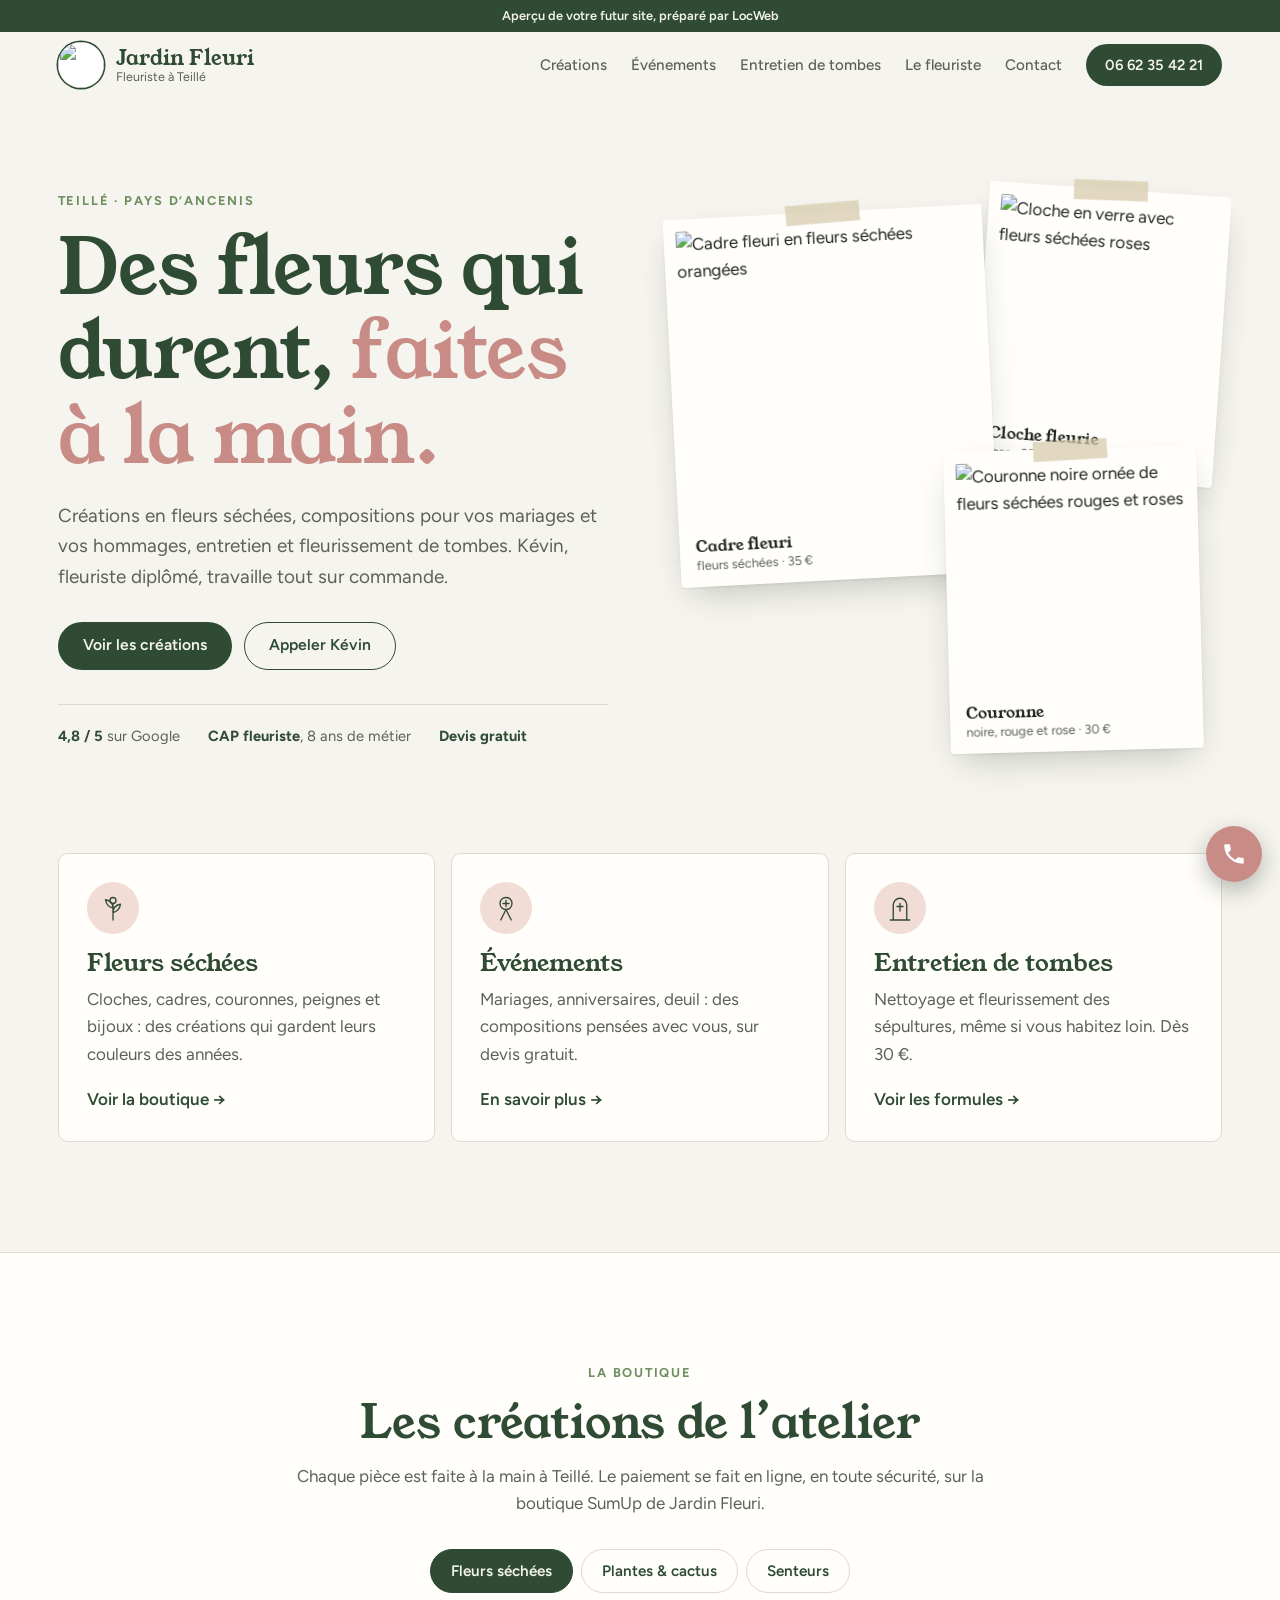
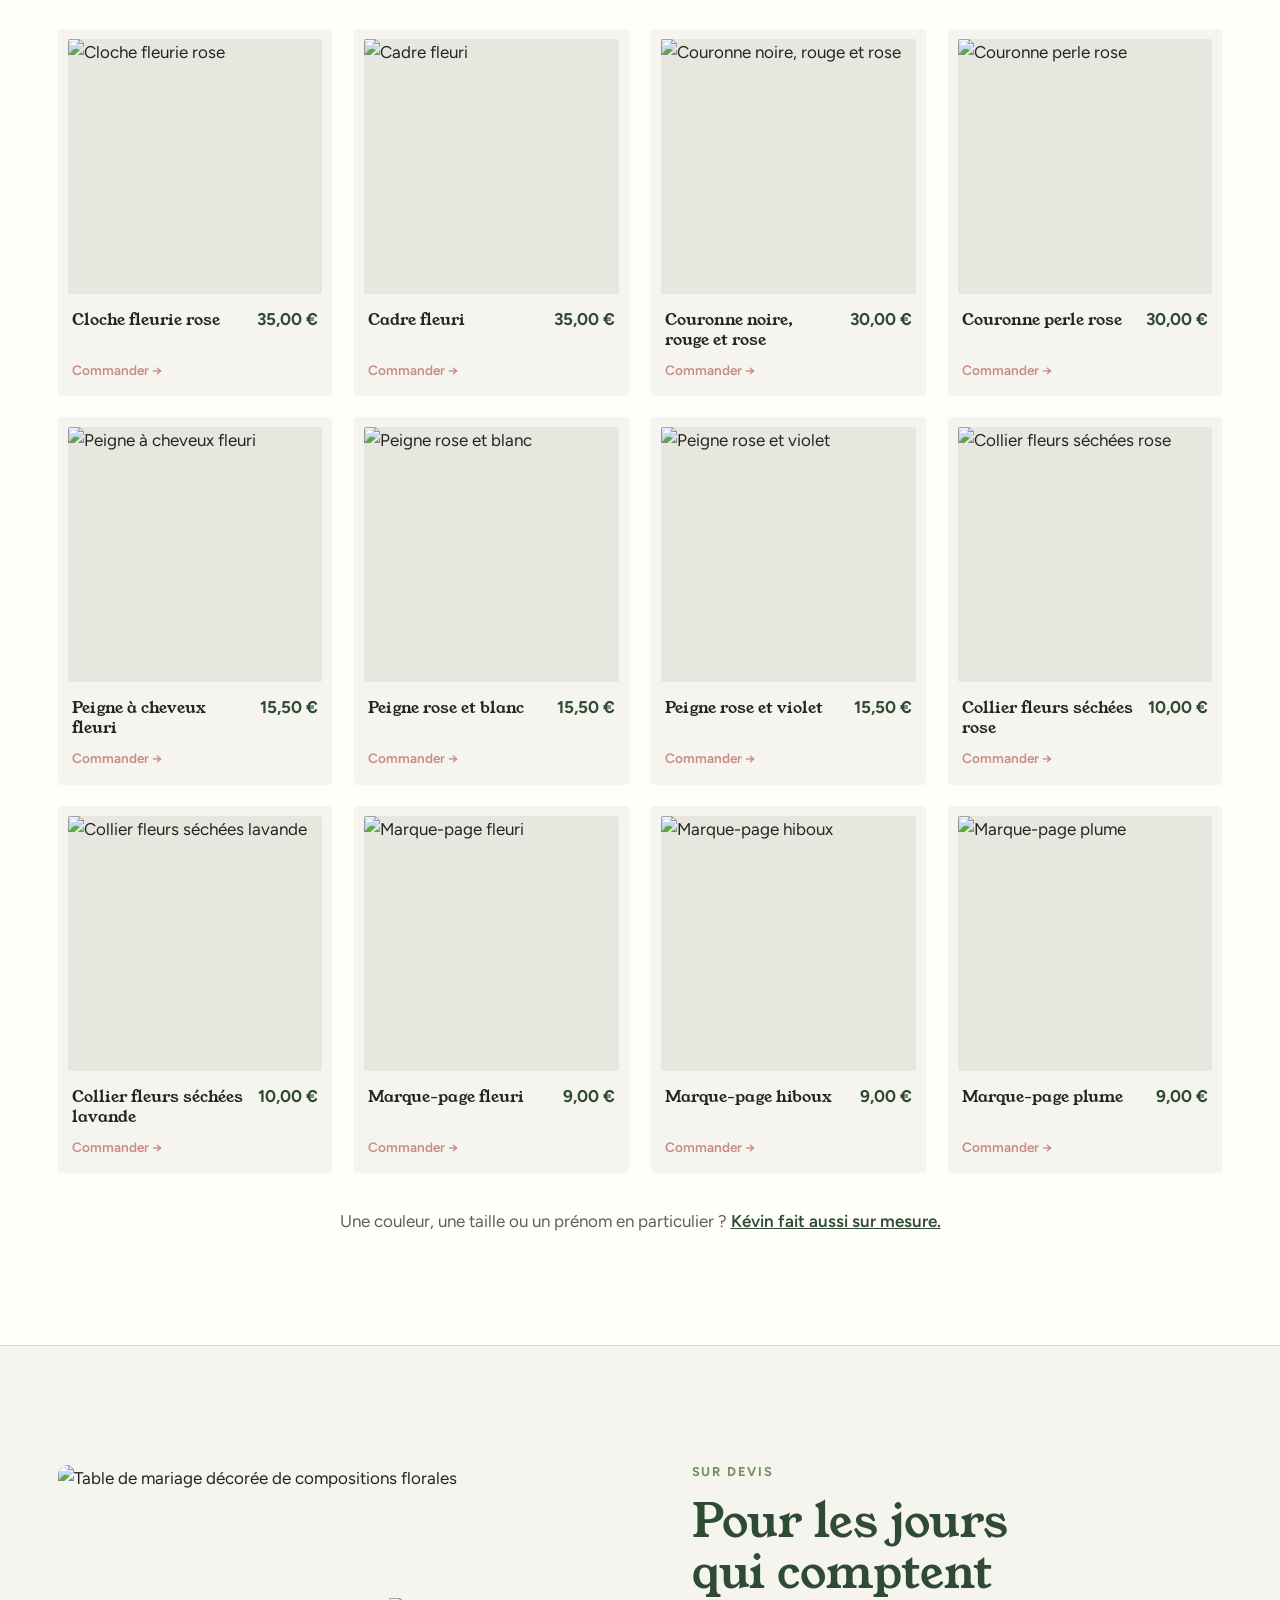
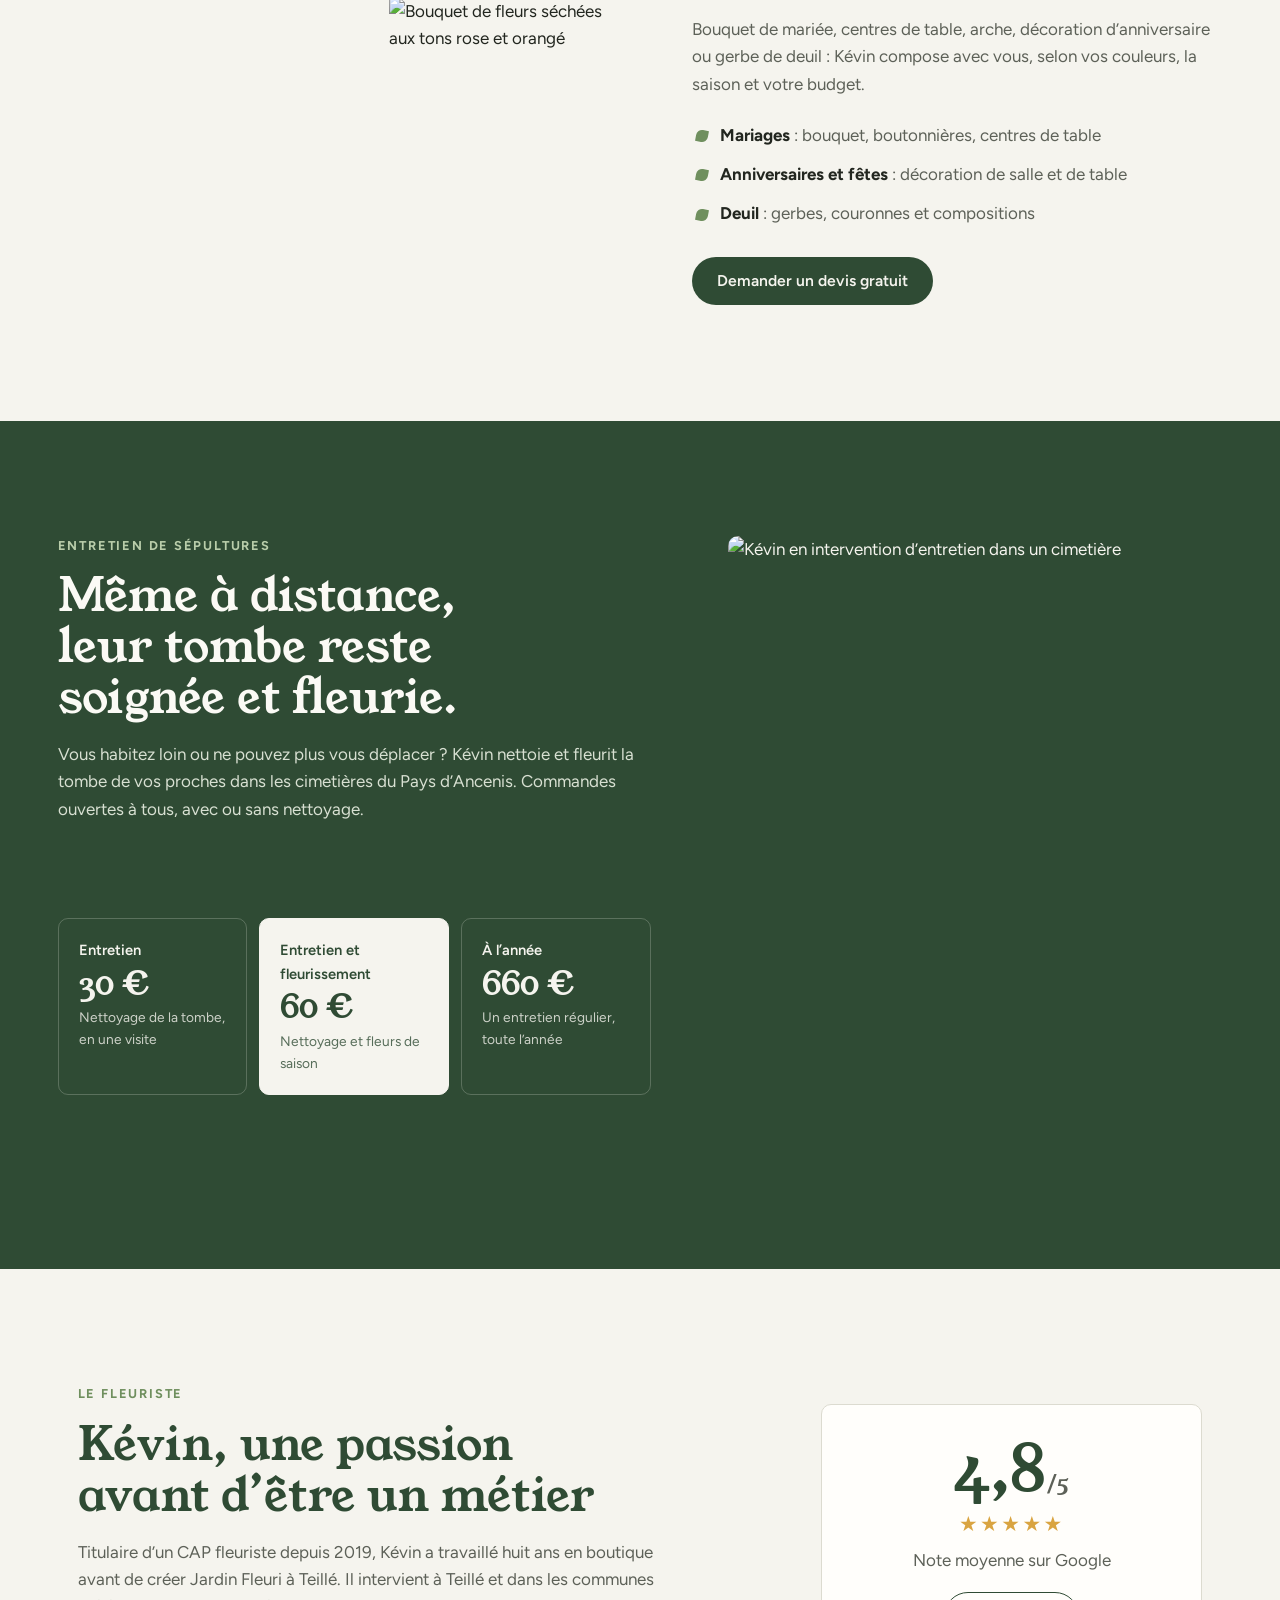
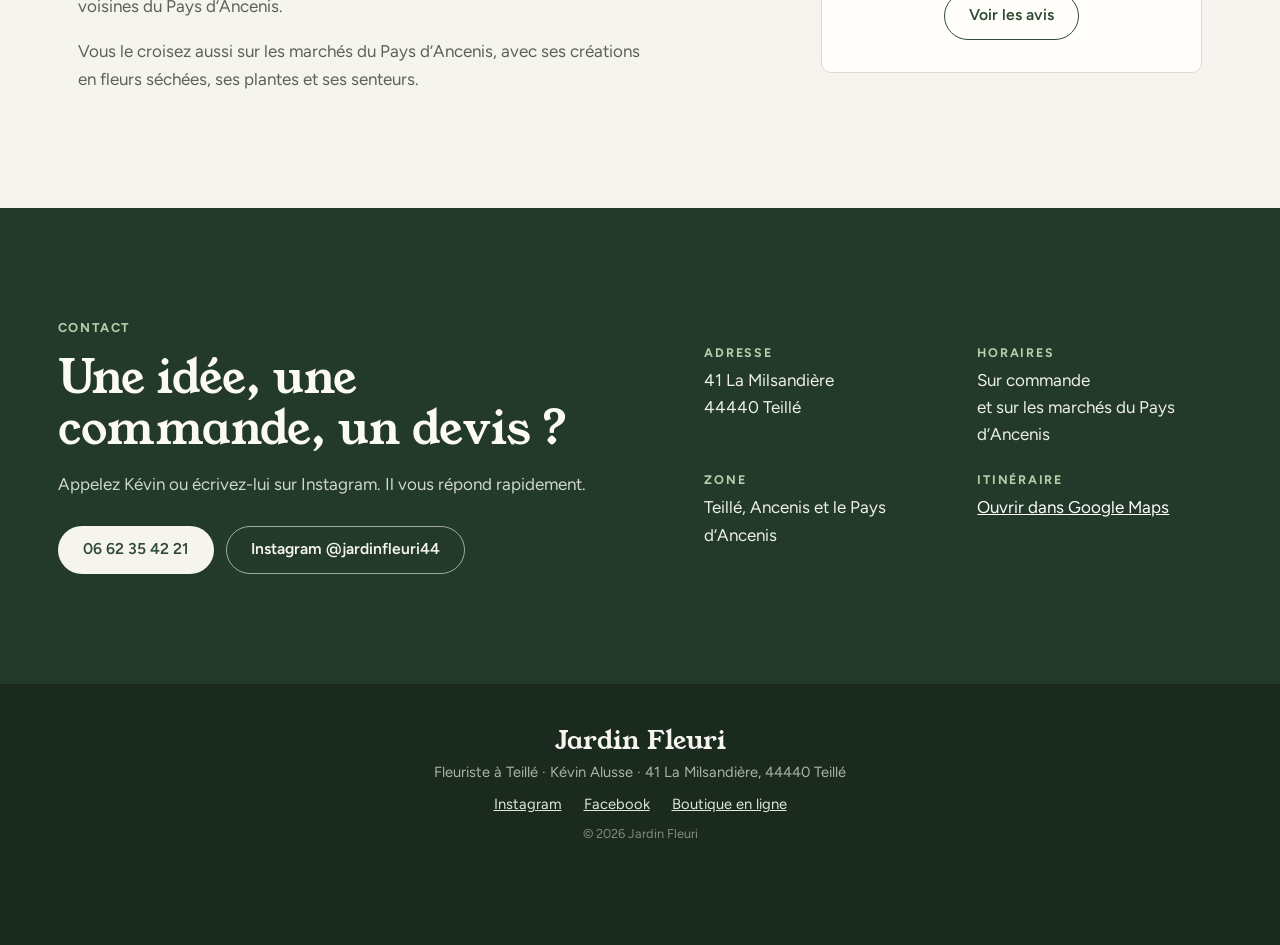
==== index.html @ 7228f5cf "Apercu Jardin Fleuri : herbier, boutique SumUp par categories, evenements, entretien de tombes, cont" ====
<!doctype html>
<html lang="fr">
<head>
<meta charset="utf-8">
<meta name="viewport" content="width=device-width, initial-scale=1, viewport-fit=cover">
<!-- Apercu : a la mise en ligne, retirer noindex et le Disallow, ajouter canonical, sitemap, mesure.js et le lien LocWeb. Photos : boutique SumUp de Jardin Fleuri (via images.weserv.nl pour les alleger), evenements = Unsplash. -->
<meta name="robots" content="noindex, nofollow">
<title>Jardin Fleuri : fleuriste à Teillé, fleurs séchées et entretien de tombes</title>
<meta name="description" content="Jardin Fleuri, fleuriste à Teillé (44) : créations en fleurs séchées, compositions pour mariages, anniversaires et deuil, entretien et fleurissement de tombes dans le Pays d’Ancenis. Devis gratuit.">
<meta name="theme-color" content="#2f4b34">
<meta property="og:type" content="website">
<meta property="og:locale" content="fr_FR">
<meta property="og:title" content="Jardin Fleuri : l’art floral à Teillé">
<meta property="og:description" content="Fleurs séchées, compositions d’événements et entretien de tombes dans le Pays d’Ancenis.">
<meta property="og:image" content="https://images.weserv.nl/?url=images.sumup.com/img_4N6G8Q62889WSB9KRPHVYR36GS&w=1200&output=jpg&q=80">
<link rel="icon" href="data:image/svg+xml,%3Csvg xmlns='http://www.w3.org/2000/svg' viewBox='0 0 32 32'%3E%3Crect width='32' height='32' rx='16' fill='%232f4b34'/%3E%3Cpath d='M16 25V9M16 13c-3-1-5-3-6-6M16 17c3-1 5-3 6-6M16 21c-3-1-5-3-6-6' stroke='%23f5f4ee' stroke-width='1.8' fill='none' stroke-linecap='round'/%3E%3C/svg%3E">
<link rel="preconnect" href="https://fonts.googleapis.com">
<link rel="preconnect" href="https://fonts.gstatic.com" crossorigin>
<link rel="preconnect" href="https://images.weserv.nl">
<link href="https://fonts.googleapis.com/css2?family=Young+Serif&family=Figtree:ital,wght@0,400;0,500;0,600;0,700;1,400&display=swap" rel="stylesheet">
<link rel="stylesheet" href="style.css?v=1">
<script type="application/ld+json">
{"@context":"https://schema.org","@type":["LocalBusiness","Florist"],"name":"Jardin Fleuri","founder":{"@type":"Person","name":"Kévin Alusse"},"description":"Fleuriste à Teillé : créations en fleurs séchées, compositions pour événements et deuil, entretien et fleurissement de tombes.","url":"https://shigyn.github.io/jardinfleuri/","telephone":"+33662354221","priceRange":"€","address":{"@type":"PostalAddress","streetAddress":"41 La Milsandière","postalCode":"44440","addressLocality":"Teillé","addressRegion":"Pays de la Loire","addressCountry":"FR"},"areaServed":[{"@type":"City","name":"Teillé"},{"@type":"City","name":"Ancenis-Saint-Géréon"},{"@type":"AdministrativeArea","name":"Pays d’Ancenis"},{"@type":"AdministrativeArea","name":"Loire-Atlantique"}],"aggregateRating":{"@type":"AggregateRating","ratingValue":"4.8","reviewCount":"5"},"sameAs":["https://www.instagram.com/jardinfleuri44/","https://jardin-fleuri.sumupstore.com"],"knowsAbout":["Fleurs séchées","Art floral","Compositions de mariage","Fleurs de deuil","Entretien de tombes","Fleurissement de sépultures"]}
</script>
</head>
<body>
<div class="apercu-bandeau">Aperçu de votre futur site, préparé par LocWeb</div>

<header class="tete" data-tete>
  <a class="marque" href="#haut" aria-label="Jardin Fleuri, accueil">
    <img class="marque-logo" src="https://images.weserv.nl/?url=cdn.sumup.store/shops/61476108/settings/th640/7fae895d-6342-4612-8460-2353c9b41dc7.jpeg&w=120&h=120&fit=cover&output=webp" alt="" width="46" height="46">
    <span class="marque-texte"><b>Jardin Fleuri</b><small>Fleuriste à Teillé</small></span>
  </a>
  <nav class="menu" data-menu aria-label="Menu">
    <a href="#creations">Créations</a>
    <a href="#evenements">Événements</a>
    <a href="#tombes">Entretien de tombes</a>
    <a href="#kevin">Le fleuriste</a>
    <a href="#contact">Contact</a>
  </nav>
  <a class="bouton bouton-plein tete-tel" href="tel:+33662354221">06 62 35 42 21</a>
  <button class="burger" type="button" data-burger aria-label="Ouvrir le menu" aria-expanded="false"><span></span><span></span></button>
</header>

<main id="haut">
  <section class="hero">
    <div class="hero-texte">
      <p class="sur-titre entree">Teillé · Pays d’Ancenis</p>
      <h1 class="entree">Des fleurs qui durent, <em>faites à la main.</em></h1>
      <p class="hero-chapo entree">Créations en fleurs séchées, compositions pour vos mariages et vos hommages, entretien et fleurissement de tombes. Kévin, fleuriste diplômé, travaille tout sur commande.</p>
      <div class="hero-actions entree">
        <a class="bouton bouton-plein" href="#creations">Voir les créations</a>
        <a class="bouton bouton-ligne" href="tel:+33662354221">Appeler Kévin</a>
      </div>
      <ul class="hero-preuves entree">
        <li><b>4,8 / 5</b> sur Google</li>
        <li><b>CAP fleuriste</b>, 8 ans de métier</li>
        <li><b>Devis gratuit</b></li>
      </ul>
    </div>
    <div class="herbier" aria-label="Quelques créations">
      <figure class="planche planche-1 entree">
        <img src="https://images.weserv.nl/?url=images.sumup.com/img_4N6G8Q62889WSB9KRPHVYR36GS&w=720&output=webp&q=78" alt="Cadre fleuri en fleurs séchées orangées" fetchpriority="high">
        <figcaption><i>Cadre fleuri</i><span>fleurs séchées · 35 €</span></figcaption>
      </figure>
      <figure class="planche planche-2 entree">
        <img src="https://images.weserv.nl/?url=images.sumup.com/img_41BXHNSGYX8MTS3M70HYWMMN28&w=560&output=webp&q=78" alt="Cloche en verre avec fleurs séchées roses">
        <figcaption><i>Cloche fleurie</i><span>rose · 35 €</span></figcaption>
      </figure>
      <figure class="planche planche-3 entree">
        <img src="https://images.weserv.nl/?url=images.sumup.com/img_1155BCQFN28MARCC1FX9A8AZSH&w=560&output=webp&q=78" alt="Couronne noire ornée de fleurs séchées rouges et roses">
        <figcaption><i>Couronne</i><span>noire, rouge et rose · 30 €</span></figcaption>
      </figure>
    </div>
  </section>

  <section class="services" aria-label="Ce que propose Jardin Fleuri">
    <a class="service revele" href="#creations">
      <span class="service-icone" aria-hidden="true"><svg viewBox="0 0 40 40"><path d="M20 36V14M20 20c-5-1-9-5-10-11 6 1 10 5 10 11zM20 26c5-1 9-5 10-11-6 1-10 5-10 11z"/><circle cx="20" cy="10" r="4"/></svg></span>
      <h2>Fleurs séchées</h2>
      <p>Cloches, cadres, couronnes, peignes et bijoux : des créations qui gardent leurs couleurs des années.</p>
      <span class="service-lien">Voir la boutique</span>
    </a>
    <a class="service revele" href="#evenements">
      <span class="service-icone" aria-hidden="true"><svg viewBox="0 0 40 40"><path d="M13 36l7-14 7 14M20 22c-4 0-8-3-8-8s4-8 8-8 8 3 8 8-4 8-8 8z"/><path d="M16 14h8M20 10v8"/></svg></span>
      <h2>Événements</h2>
      <p>Mariages, anniversaires, deuil : des compositions pensées avec vous, sur devis gratuit.</p>
      <span class="service-lien">En savoir plus</span>
    </a>
    <a class="service revele" href="#tombes">
      <span class="service-icone" aria-hidden="true"><svg viewBox="0 0 40 40"><path d="M11 36V16a9 9 0 0 1 18 0v20zM7 36h26M20 14v10M16 18h8"/></svg></span>
      <h2>Entretien de tombes</h2>
      <p>Nettoyage et fleurissement des sépultures, même si vous habitez loin. Dès 30 €.</p>
      <span class="service-lien">Voir les formules</span>
    </a>
  </section>

  <section class="creations" id="creations">
    <div class="entete-section revele">
      <p class="sur-titre">La boutique</p>
      <h2>Les créations de l’atelier</h2>
      <p>Chaque pièce est faite à la main à Teillé. Le paiement se fait en ligne, en toute sécurité, sur la boutique SumUp de Jardin Fleuri.</p>
    </div>
    <div class="onglets" role="tablist" aria-label="Catégories">
      <button type="button" role="tab" data-cat="sechees" aria-selected="true">Fleurs séchées</button>
      <button type="button" role="tab" data-cat="plantes" aria-selected="false">Plantes &amp; cactus</button>
      <button type="button" role="tab" data-cat="senteurs" aria-selected="false">Senteurs</button>
    </div>
    <ul class="produits" data-produits aria-live="polite"></ul>
    <p class="creations-pied">Une couleur, une taille ou un prénom en particulier ? <a href="tel:+33662354221">Kévin fait aussi sur mesure.</a></p>
  </section>

  <section class="evenements" id="evenements">
    <div class="evenements-photos revele">
      <img class="ev-grande" src="https://images.unsplash.com/photo-1561593367-66c79c2294e6?w=1000&q=72&auto=format&fit=crop" alt="Table de mariage décorée de compositions florales" loading="lazy">
      <img class="ev-petite" src="https://images.unsplash.com/photo-1615654673360-29898e4f857f?w=600&q=72&auto=format&fit=crop" alt="Bouquet de fleurs séchées aux tons rose et orangé" loading="lazy">
    </div>
    <div class="evenements-texte revele">
      <p class="sur-titre">Sur devis</p>
      <h2>Pour les jours qui comptent</h2>
      <p>Bouquet de mariée, centres de table, arche, décoration d’anniversaire ou gerbe de deuil : Kévin compose avec vous, selon vos couleurs, la saison et votre budget.</p>
      <ul class="liste-tige">
        <li><b>Mariages</b> : bouquet, boutonnières, centres de table</li>
        <li><b>Anniversaires et fêtes</b> : décoration de salle et de table</li>
        <li><b>Deuil</b> : gerbes, couronnes et compositions</li>
      </ul>
      <a class="bouton bouton-plein" href="tel:+33662354221">Demander un devis gratuit</a>
    </div>
  </section>

  <section class="tombes" id="tombes">
    <div class="tombes-texte revele">
      <p class="sur-titre sur-titre-clair">Entretien de sépultures</p>
      <h2>Même à distance, leur tombe reste soignée et fleurie.</h2>
      <p>Vous habitez loin ou ne pouvez plus vous déplacer ? Kévin nettoie et fleurit la tombe de vos proches dans les cimetières du Pays d’Ancenis. Commandes ouvertes à tous, avec ou sans nettoyage.</p>
    </div>
    <div class="formules revele">
      <a class="formule" href="https://jardin-fleuri.sumupstore.com/product/entretien-tombe" target="_blank" rel="noopener">
        <span class="formule-nom">Entretien</span>
        <span class="formule-prix">30 €</span>
        <span class="formule-detail">Nettoyage de la tombe, en une visite</span>
      </a>
      <a class="formule formule-mise" href="https://jardin-fleuri.sumupstore.com/product/entretien-tombe-plus-fleurissement" target="_blank" rel="noopener">
        <span class="formule-nom">Entretien et fleurissement</span>
        <span class="formule-prix">60 €</span>
        <span class="formule-detail">Nettoyage et fleurs de saison</span>
      </a>
      <a class="formule" href="https://jardin-fleuri.sumupstore.com/product/entretien-tombe-a-lannee" target="_blank" rel="noopener">
        <span class="formule-nom">À l’année</span>
        <span class="formule-prix">660 €</span>
        <span class="formule-detail">Un entretien régulier, toute l’année</span>
      </a>
    </div>
    <figure class="tombes-photo revele">
      <img src="https://images.weserv.nl/?url=images.sumup.com/img_5MS3FVP9Q99HARXBR4QHEXJYCQ&w=900&output=webp&q=76" alt="Kévin en intervention d’entretien dans un cimetière" loading="lazy">
    </figure>
  </section>

  <section class="kevin" id="kevin">
    <div class="kevin-texte revele">
      <p class="sur-titre">Le fleuriste</p>
      <h2>Kévin, une passion avant d’être un métier</h2>
      <p>Titulaire d’un CAP fleuriste depuis 2019, Kévin a travaillé huit ans en boutique avant de créer Jardin Fleuri à Teillé. Il intervient à Teillé et dans les communes voisines du Pays d’Ancenis.</p>
      <p>Vous le croisez aussi sur les marchés du Pays d’Ancenis, avec ses créations en fleurs séchées, ses plantes et ses senteurs.</p>
    </div>
    <div class="avis revele">
      <p class="avis-note">4,8<span>/5</span></p>
      <p class="avis-etoiles" aria-label="4,8 étoiles sur 5">★★★★★</p>
      <p class="avis-texte">Note moyenne sur Google</p>
      <a class="bouton bouton-ligne" href="https://www.google.com/maps/search/?api=1&amp;query=Jardin+Fleuri+41+La+Milsandi%C3%A8re+44440+Teill%C3%A9" target="_blank" rel="noopener">Voir les avis</a>
    </div>
  </section>

  <section class="contact" id="contact">
    <div class="contact-texte revele">
      <p class="sur-titre sur-titre-clair">Contact</p>
      <h2>Une idée, une commande, un devis ?</h2>
      <p>Appelez Kévin ou écrivez-lui sur Instagram. Il vous répond rapidement.</p>
      <div class="contact-actions">
        <a class="bouton bouton-clair" href="tel:+33662354221">06 62 35 42 21</a>
        <a class="bouton bouton-ligne-clair" href="https://www.instagram.com/jardinfleuri44/" target="_blank" rel="noopener">Instagram @jardinfleuri44</a>
      </div>
    </div>
    <dl class="contact-infos revele">
      <div><dt>Adresse</dt><dd>41 La Milsandière<br>44440 Teillé</dd></div>
      <div><dt>Horaires</dt><dd>Sur commande<br>et sur les marchés du Pays d’Ancenis</dd></div>
      <div><dt>Zone</dt><dd>Teillé, Ancenis et le Pays d’Ancenis</dd></div>
      <div><dt>Itinéraire</dt><dd><a href="https://www.google.com/maps/search/?api=1&amp;query=Jardin+Fleuri+41+La+Milsandi%C3%A8re+44440+Teill%C3%A9" target="_blank" rel="noopener">Ouvrir dans Google Maps</a></dd></div>
    </dl>
  </section>
</main>

<footer class="pied">
  <p class="pied-marque">Jardin Fleuri</p>
  <p>Fleuriste à Teillé · Kévin Alusse · 41 La Milsandière, 44440 Teillé</p>
  <p class="pied-liens"><a href="https://www.instagram.com/jardinfleuri44/" target="_blank" rel="noopener">Instagram</a><a href="https://www.facebook.com/groups/1013598002176962/" target="_blank" rel="noopener">Facebook</a><a href="https://jardin-fleuri.sumupstore.com" target="_blank" rel="noopener">Boutique en ligne</a></p>
  <p class="pied-petit">© 2026 Jardin Fleuri</p>
</footer>

<a class="flottant-tel" href="tel:+33662354221" aria-label="Appeler Jardin Fleuri"><svg viewBox="0 0 24 24" aria-hidden="true"><path d="M6.6 10.8a15 15 0 0 0 6.6 6.6l2.2-2.2a1 1 0 0 1 1-.25 11.4 11.4 0 0 0 3.6.57 1 1 0 0 1 1 1V20a1 1 0 0 1-1 1A17 17 0 0 1 3 4a1 1 0 0 1 1-1h3.5a1 1 0 0 1 1 1c0 1.25.2 2.45.57 3.6a1 1 0 0 1-.25 1z"/></svg></a>

<script src="app.js?v=1" defer></script>
</body>
</html>
---- style.css ----
/* Jardin Fleuri — apercu LocWeb. Fougere du logo + teintes de fleurs sechees ; signature : planches d'herbier etiquetees. */
:root {
  --papier: #f5f4ee;
  --planche: #fffefb;
  --fougere: #2f4b34;
  --fougere-2: #23392a;
  --feuille: #6f8f5e;
  --rose: #c98b86;
  --rose-pale: #f1dcd6;
  --encre: #22261f;
  --gris: #5d6158;
  --trait: #dcdbd0;
  --affiche: 'Young Serif', Georgia, serif;
  --texte: 'Figtree', system-ui, -apple-system, 'Segoe UI', sans-serif;
  --bord: clamp(16px, 4.5vw, 64px);
  --rayon: 10px;
}

*, *::before, *::after { box-sizing: border-box; }
html { scroll-behavior: smooth; scroll-padding-top: 84px; -webkit-text-size-adjust: 100%; }
body { margin: 0; background: var(--papier); color: var(--encre); font-family: var(--texte); font-size: 1.0625rem; line-height: 1.6; overflow-x: hidden; }
img { display: block; max-width: 100%; }
a { color: inherit; }
h1, h2, h3 { margin: 0; font-family: var(--affiche); font-weight: 400; line-height: 1.1; text-wrap: balance; }
h2 { font-size: clamp(1.9rem, 1.3rem + 2.2vw, 2.9rem); color: var(--fougere); }
p { margin: 0; }
:focus-visible { outline: 2px solid var(--rose); outline-offset: 3px; }

.apercu-bandeau { background: var(--fougere); color: var(--papier); text-align: center; font-size: .8rem; font-weight: 600; padding: 6px 12px; }
.sur-titre { font-size: .8rem; font-weight: 700; letter-spacing: .14em; text-transform: uppercase; color: var(--feuille); margin-bottom: 14px; }
.sur-titre-clair { color: #b9cdaa; }

.bouton { display: inline-flex; align-items: center; justify-content: center; min-height: 48px; padding: 12px 24px; border-radius: 999px; font: 600 .98rem/1.2 var(--texte); text-decoration: none; border: 1.5px solid transparent; transition: background .2s, color .2s, border-color .2s, transform .2s; cursor: pointer; }
.bouton:active { transform: translateY(1px); }
.bouton-plein { background: var(--fougere); color: var(--papier); }
.bouton-plein:hover { background: var(--fougere-2); }
.bouton-ligne { border-color: var(--fougere); color: var(--fougere); }
.bouton-ligne:hover { background: var(--fougere); color: var(--papier); }
.bouton-clair { background: var(--papier); color: var(--fougere); }
.bouton-clair:hover { background: #fff; }
.bouton-ligne-clair { border-color: rgba(245,244,238,.6); color: var(--papier); }
.bouton-ligne-clair:hover { border-color: var(--papier); background: rgba(245,244,238,.08); }

/* En-tete */
.tete { position: sticky; top: 0; z-index: 30; display: flex; align-items: center; gap: 24px; padding: 10px var(--bord); background: rgba(245,244,238,.94); backdrop-filter: blur(10px); border-bottom: 1px solid transparent; transition: border-color .25s; }
.tete.colle { border-bottom-color: var(--trait); }
.marque { display: flex; align-items: center; gap: 12px; text-decoration: none; margin-right: auto; min-width: 0; }
.marque-logo { width: 46px; height: 46px; border-radius: 50%; object-fit: cover; background: #fff; box-shadow: 0 0 0 1.5px var(--fougere); flex: none; }
.marque-texte { display: flex; flex-direction: column; line-height: 1.15; }
.marque-texte b { font: 400 1.3rem/1.1 var(--affiche); color: var(--fougere); }
.marque-texte small { font-size: .78rem; color: var(--gris); }
.menu { display: flex; gap: 24px; }
.menu a { text-decoration: none; font-weight: 500; font-size: .95rem; color: var(--gris); padding: 6px 0; border-bottom: 1.5px solid transparent; }
.menu a:hover { color: var(--fougere); border-bottom-color: var(--rose); }
.tete-tel { min-height: 42px; padding: 9px 18px; font-size: .92rem; }
.burger { display: none; width: 44px; height: 44px; border: 1.5px solid var(--trait); border-radius: 50%; background: transparent; cursor: pointer; padding: 0; flex-direction: column; align-items: center; justify-content: center; gap: 6px; }
.burger span { width: 18px; height: 2px; background: var(--fougere); transition: transform .25s; }
.burger[aria-expanded="true"] span:first-child { transform: translateY(4px) rotate(45deg); }
.burger[aria-expanded="true"] span:last-child { transform: translateY(-4px) rotate(-45deg); }

/* Hero : texte a gauche, planches d'herbier a droite */
.hero { display: grid; grid-template-columns: minmax(0, 1fr) minmax(0, 1fr); gap: clamp(32px, 5vw, 72px); align-items: center; padding: clamp(40px, 7vw, 96px) var(--bord) clamp(56px, 8vw, 110px); max-width: 1320px; margin: 0 auto; }
.hero h1 { font-size: clamp(2.6rem, 1.6rem + 4vw, 4.8rem); color: var(--fougere); letter-spacing: -.01em; }
.hero h1 em { font-style: normal; color: var(--rose); }
.hero-chapo { margin-top: 22px; max-width: 32em; font-size: clamp(1.03rem, .98rem + .3vw, 1.18rem); color: var(--gris); }
.hero-actions { display: flex; flex-wrap: wrap; gap: 12px; margin-top: 30px; }
.hero-preuves { list-style: none; margin: 34px 0 0; padding: 20px 0 0; border-top: 1px solid var(--trait); display: flex; flex-wrap: wrap; gap: 10px 28px; font-size: .92rem; color: var(--gris); }
.hero-preuves b { color: var(--fougere); }

.herbier { position: relative; aspect-ratio: 1 / 1.02; }
.planche { position: absolute; margin: 0; background: var(--planche); padding: 12px 12px 0; border-radius: 3px; box-shadow: 0 1px 2px rgba(34,38,31,.08), 0 14px 34px -12px rgba(34,38,31,.28); }
.planche::before { content: ''; position: absolute; top: -9px; left: 50%; width: 74px; height: 20px; margin-left: -37px; background: rgba(214,201,170,.7); transform: rotate(-2deg); }
.planche img { width: 100%; aspect-ratio: 1; object-fit: cover; border-radius: 2px; }
.planche figcaption { display: flex; flex-direction: column; padding: 10px 4px 12px; border-top: 1px solid transparent; font-size: .8rem; color: var(--gris); line-height: 1.3; }
.planche figcaption i { font-family: var(--affiche); font-style: normal; font-size: 1rem; color: var(--encre); }
.planche-1 { width: 58%; left: 0; top: 4%; transform: rotate(-3deg); z-index: 2; }
.planche-2 { width: 44%; right: 0; top: 0; transform: rotate(4deg); z-index: 1; }
.planche-3 { width: 46%; right: 4%; bottom: 0; transform: rotate(-1.5deg); z-index: 3; }
.entree { animation: monte .9s cubic-bezier(.2,.7,.2,1) both; }
.hero-texte .entree:nth-child(2) { animation-delay: .08s; }
.hero-texte .entree:nth-child(3) { animation-delay: .16s; }
.hero-texte .entree:nth-child(4) { animation-delay: .24s; }
.hero-texte .entree:nth-child(5) { animation-delay: .32s; }
.planche-1.entree { animation-name: pose1; animation-delay: .2s; }
.planche-2.entree { animation-name: pose2; animation-delay: .35s; }
.planche-3.entree { animation-name: pose3; animation-delay: .5s; }
@keyframes monte { from { opacity: 0; transform: translateY(16px); } to { opacity: 1; transform: none; } }
@keyframes pose1 { from { opacity: 0; transform: translateY(24px) rotate(-6deg); } to { opacity: 1; transform: rotate(-3deg); } }
@keyframes pose2 { from { opacity: 0; transform: translateY(24px) rotate(8deg); } to { opacity: 1; transform: rotate(4deg); } }
@keyframes pose3 { from { opacity: 0; transform: translateY(24px) rotate(-5deg); } to { opacity: 1; transform: rotate(-1.5deg); } }

/* Services */
.services { display: grid; grid-template-columns: repeat(3, minmax(0, 1fr)); gap: 16px; padding: 0 var(--bord) clamp(64px, 9vw, 110px); max-width: 1320px; margin: 0 auto; }
.service { display: flex; flex-direction: column; gap: 10px; padding: 28px; background: var(--planche); border: 1px solid var(--trait); border-radius: var(--rayon); text-decoration: none; transition: border-color .2s, transform .25s, box-shadow .25s; }
.service:hover { border-color: var(--feuille); transform: translateY(-3px); box-shadow: 0 14px 30px -18px rgba(47,75,52,.45); }
.service-icone { width: 52px; height: 52px; border-radius: 50%; background: var(--rose-pale); display: grid; place-items: center; margin-bottom: 6px; }
.service-icone svg { width: 30px; height: 30px; fill: none; stroke: var(--fougere); stroke-width: 1.8; stroke-linecap: round; stroke-linejoin: round; }
.service h2 { font-size: 1.5rem; }
.service p { color: var(--gris); }
.service-lien { margin-top: auto; padding-top: 8px; font-weight: 600; color: var(--fougere); }
.service-lien::after { content: ' →'; }

/* Boutique */
.creations { background: var(--planche); border-top: 1px solid var(--trait); border-bottom: 1px solid var(--trait); padding: clamp(64px, 9vw, 110px) var(--bord); }
.entete-section { max-width: 720px; margin: 0 auto 32px; text-align: center; }
.entete-section > p:not(.sur-titre) { margin-top: 14px; color: var(--gris); }
.onglets { display: flex; justify-content: center; flex-wrap: wrap; gap: 8px; margin-bottom: 36px; }
.onglets button { font: 600 .95rem var(--texte); color: var(--fougere); background: transparent; border: 1.5px solid var(--trait); border-radius: 999px; padding: 10px 20px; min-height: 44px; cursor: pointer; transition: background .2s, border-color .2s, color .2s; }
.onglets button:hover { border-color: var(--feuille); }
.onglets button[aria-selected="true"] { background: var(--fougere); border-color: var(--fougere); color: var(--papier); }
.produits { list-style: none; margin: 0 auto; padding: 0; max-width: 1240px; display: grid; grid-template-columns: repeat(4, minmax(0, 1fr)); gap: 22px; }
.produit a { display: flex; flex-direction: column; height: 100%; text-decoration: none; background: var(--papier); border-radius: 4px; padding: 10px; box-shadow: 0 1px 2px rgba(34,38,31,.06); transition: transform .25s, box-shadow .25s; }
.produit a:hover { transform: translateY(-3px) rotate(-.4deg); box-shadow: 0 16px 30px -18px rgba(34,38,31,.4); }
.produit-photo { display: block; aspect-ratio: 1; overflow: hidden; border-radius: 2px; background: #e8e7df; }
.produit-photo img { width: 100%; height: 100%; object-fit: cover; }
.produit-etiquette { display: flex; justify-content: space-between; align-items: baseline; gap: 10px; padding: 12px 4px 4px; }
.produit-etiquette i { font-style: normal; font-family: var(--affiche); font-size: 1rem; line-height: 1.25; }
.produit-etiquette b { white-space: nowrap; color: var(--fougere); }
.produit-cta { margin: auto 4px 4px; padding-top: 6px; font-size: .85rem; font-weight: 600; color: var(--rose); }
.produit-cta::after { content: ' →'; }
.creations-pied { text-align: center; margin-top: 36px; color: var(--gris); }
.creations-pied a { color: var(--fougere); font-weight: 600; }

/* Evenements */
.evenements { display: grid; grid-template-columns: minmax(0, 1.05fr) minmax(0, 1fr); gap: clamp(32px, 6vw, 88px); align-items: center; padding: clamp(64px, 9vw, 120px) var(--bord); max-width: 1320px; margin: 0 auto; }
.evenements-photos { position: relative; padding-bottom: 14%; }
.ev-grande { width: 86%; aspect-ratio: 4 / 3; object-fit: cover; border-radius: var(--rayon); }
.ev-petite { position: absolute; right: 0; bottom: 0; width: 42%; aspect-ratio: 3 / 4; object-fit: cover; border-radius: var(--rayon); border: 8px solid var(--papier); }
.evenements-texte > p:not(.sur-titre) { margin-top: 18px; color: var(--gris); }
.liste-tige { list-style: none; margin: 24px 0 30px; padding: 0; display: grid; gap: 12px; }
.liste-tige li { position: relative; padding-left: 28px; color: var(--gris); }
.liste-tige li::before { content: ''; position: absolute; left: 4px; top: .5em; width: 12px; height: 12px; border-radius: 50% 0 50% 0; background: var(--feuille); transform: rotate(10deg); }
.liste-tige b { color: var(--encre); }

/* Tombes */
.tombes { background: var(--fougere); color: var(--papier); padding: clamp(64px, 9vw, 120px) var(--bord); display: grid; grid-template-columns: minmax(0, 1.2fr) minmax(0, 1fr); grid-template-areas: "texte photo" "formules photo"; gap: 36px clamp(32px, 6vw, 80px); }
.tombes-texte { grid-area: texte; max-width: 36em; }
.tombes h2 { color: #fbfaf5; }
.tombes-texte > p:not(.sur-titre) { margin-top: 18px; color: #d8e0d2; }
.formules { grid-area: formules; display: grid; grid-template-columns: repeat(3, minmax(0, 1fr)); gap: 12px; align-self: start; }
.formule { display: flex; flex-direction: column; gap: 4px; padding: 20px; border-radius: var(--rayon); border: 1px solid rgba(245,244,238,.22); text-decoration: none; transition: background .2s, border-color .2s; }
.formule:hover { background: rgba(245,244,238,.06); border-color: rgba(245,244,238,.5); }
.formule-mise { background: var(--papier); color: var(--fougere); border-color: var(--papier); }
.formule-mise:hover { background: #fff; }
.formule-nom { font-weight: 600; font-size: .92rem; }
.formule-prix { font: 400 2rem/1.1 var(--affiche); }
.formule-detail { font-size: .86rem; opacity: .8; }
.tombes-photo { grid-area: photo; margin: 0; align-self: center; }
.tombes-photo img { width: 100%; aspect-ratio: 4 / 5; object-fit: cover; border-radius: var(--rayon); }

/* Kevin + avis */
.kevin { display: grid; grid-template-columns: minmax(0, 1.4fr) minmax(0, .8fr); gap: clamp(32px, 6vw, 80px); align-items: center; padding: clamp(64px, 9vw, 120px) var(--bord); max-width: 1240px; margin: 0 auto; }
.kevin-texte > p:not(.sur-titre) { margin-top: 18px; color: var(--gris); max-width: 34em; }
.avis { text-align: center; background: var(--planche); border: 1px solid var(--trait); border-radius: var(--rayon); padding: 32px 24px; display: grid; gap: 6px; justify-items: center; }
.avis-note { font: 400 4rem/1 var(--affiche); color: var(--fougere); }
.avis-note span { font-size: 1.4rem; color: var(--gris); }
.avis-etoiles { color: #d9a441; font-size: 1.3rem; letter-spacing: .12em; }
.avis-texte { color: var(--gris); margin-bottom: 12px; }

/* Contact */
.contact { background: var(--fougere-2); color: var(--papier); padding: clamp(64px, 9vw, 110px) var(--bord); display: grid; grid-template-columns: minmax(0, 1.1fr) minmax(0, 1fr); gap: clamp(32px, 6vw, 80px); }
.contact h2 { color: #fbfaf5; }
.contact-texte > p:not(.sur-titre) { margin-top: 16px; color: #cfd8c8; }
.contact-actions { display: flex; flex-wrap: wrap; gap: 12px; margin-top: 28px; }
.contact-infos { margin: 0; display: grid; grid-template-columns: repeat(2, minmax(0, 1fr)); gap: 22px 28px; align-content: center; }
.contact-infos dt { font-size: .78rem; font-weight: 700; letter-spacing: .14em; text-transform: uppercase; color: #b9cdaa; margin-bottom: 4px; }
.contact-infos dd { margin: 0; color: #eef0e8; }
.contact-infos a { color: #fff; }

.pied { background: #1a2a1f; color: #a9b5a3; text-align: center; padding: 44px var(--bord) 100px; display: grid; gap: 8px; font-size: .92rem; }
.pied-marque { font: 400 1.6rem/1 var(--affiche); color: var(--papier); }
.pied-liens { display: flex; justify-content: center; flex-wrap: wrap; gap: 8px 22px; }
.pied-liens a { color: #dfe6da; }
.pied-petit { font-size: .8rem; opacity: .7; }

.flottant-tel { position: fixed; right: 18px; bottom: 18px; z-index: 40; width: 56px; height: 56px; border-radius: 50%; display: grid; place-items: center; background: var(--rose); box-shadow: 0 8px 22px rgba(34,38,31,.3); transition: transform .2s; }
.flottant-tel svg { width: 26px; height: 26px; fill: #fff; }
.flottant-tel:hover { transform: scale(1.06); }

.js .revele { opacity: 0; transform: translateY(20px); transition: opacity .8s cubic-bezier(.2,.7,.2,1), transform .8s cubic-bezier(.2,.7,.2,1); }
.js .revele.vu { opacity: 1; transform: none; }

@media (max-width: 1020px) {
  .menu { position: fixed; left: 0; right: 0; top: var(--haut-tete, 70px); flex-direction: column; gap: 0; background: var(--papier); padding: 8px var(--bord) 20px; border-bottom: 1px solid var(--trait); opacity: 0; visibility: hidden; transform: translateY(-8px); transition: opacity .2s, transform .2s, visibility .2s; }
  .menu.ouvert { opacity: 1; visibility: visible; transform: none; }
  .menu a { padding: 14px 0; font-size: 1.05rem; border-bottom: 1px solid var(--trait); }
  .burger { display: flex; }
  .produits { grid-template-columns: repeat(3, minmax(0, 1fr)); }
}
@media (max-width: 860px) {
  .hero, .evenements, .kevin, .contact { grid-template-columns: minmax(0, 1fr); }
  .herbier { max-width: 520px; width: 100%; margin: 0 auto; aspect-ratio: 1 / 1.2; }
  .services { grid-template-columns: minmax(0, 1fr); }
  .tombes { grid-template-columns: minmax(0, 1fr); grid-template-areas: "texte" "photo" "formules"; }
  .tombes-photo img { aspect-ratio: 4 / 3; }
  .produits { grid-template-columns: repeat(2, minmax(0, 1fr)); gap: 14px; }
}
@media (max-width: 600px) {
  .tete { gap: 10px; }
  .tete-tel { display: none; }
  .hero-actions .bouton { flex: 1 1 100%; }
  .formules { grid-template-columns: minmax(0, 1fr); }
  .contact-infos { grid-template-columns: minmax(0, 1fr); }
  .produit a { padding: 7px; }
  .produit-etiquette { flex-direction: column; gap: 2px; padding: 10px 2px 2px; }
  .produit-etiquette i { font-size: .92rem; }
  .contact-actions .bouton { flex: 1 1 100%; }
}
@media (prefers-reduced-motion: reduce) {
  *, *::before, *::after { animation: none !important; transition: none !important; }
  .js .revele { opacity: 1; transform: none; }
  html { scroll-behavior: auto; }
}
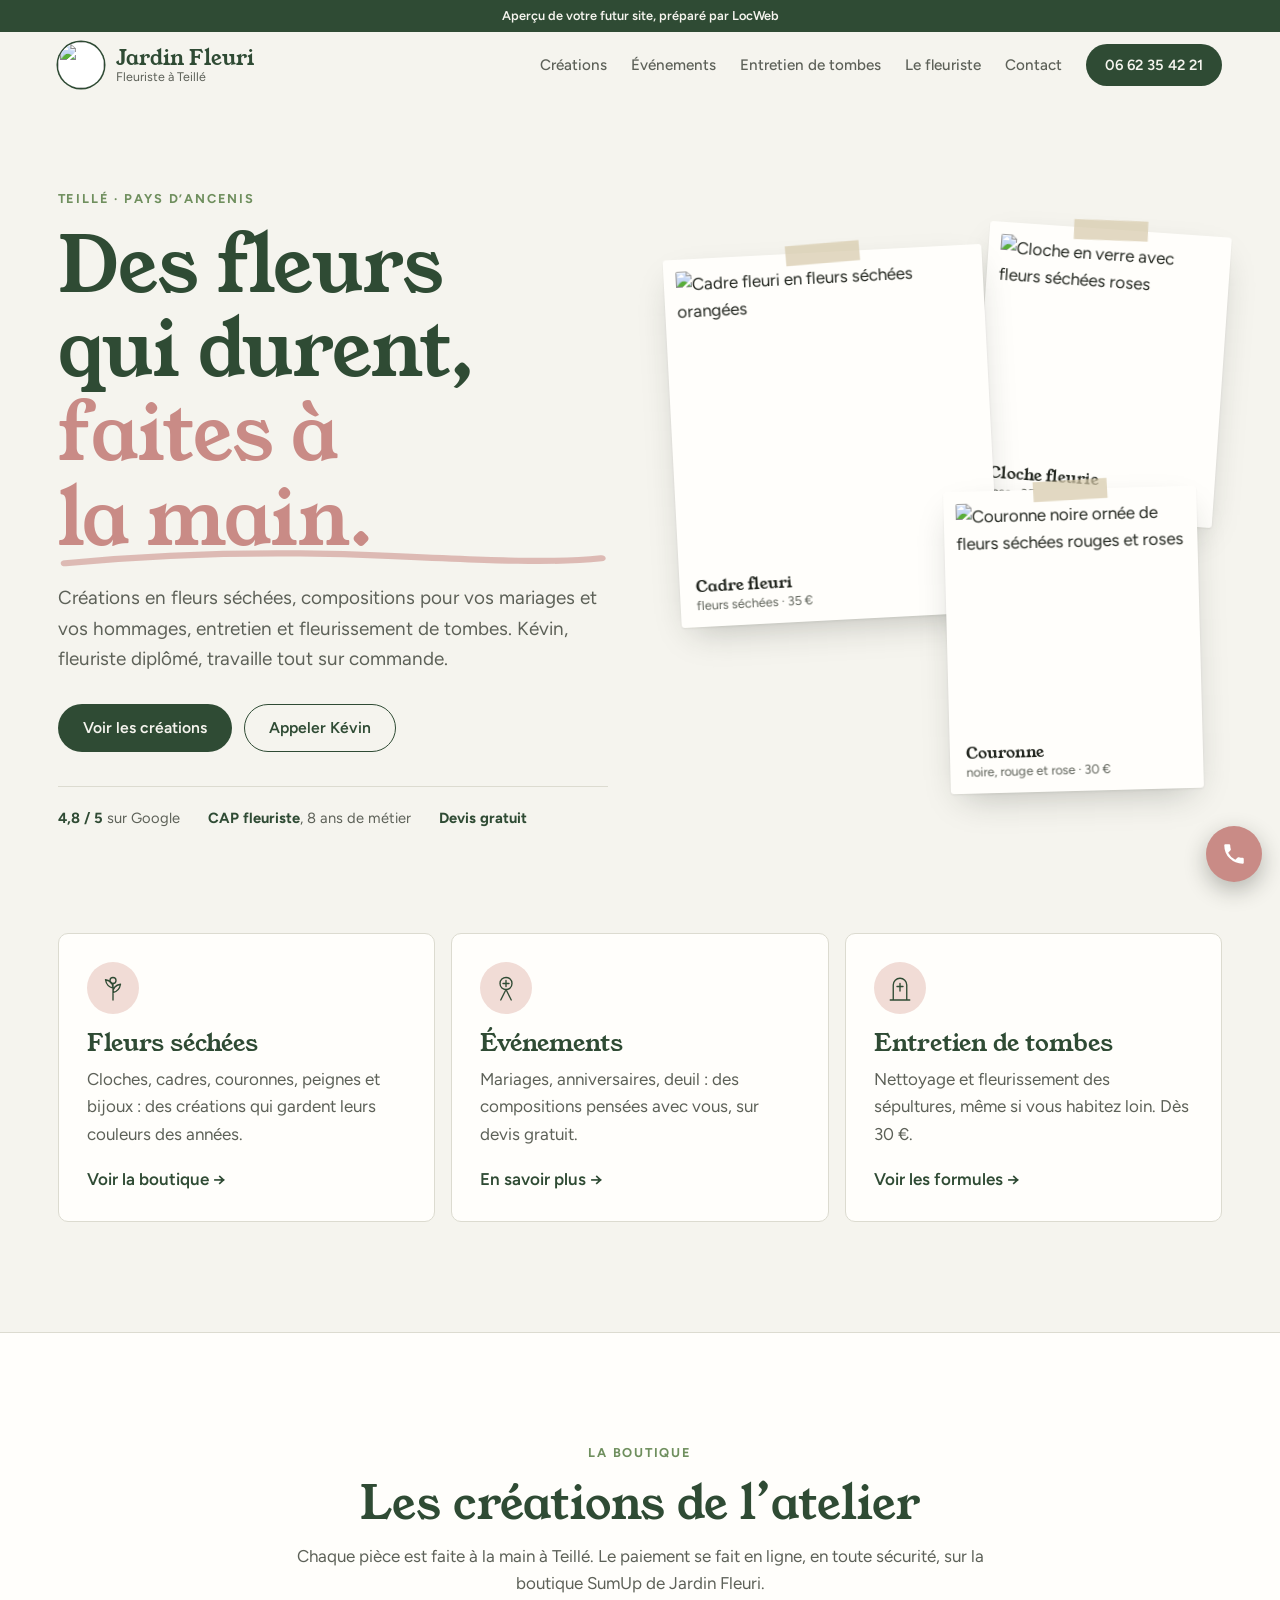
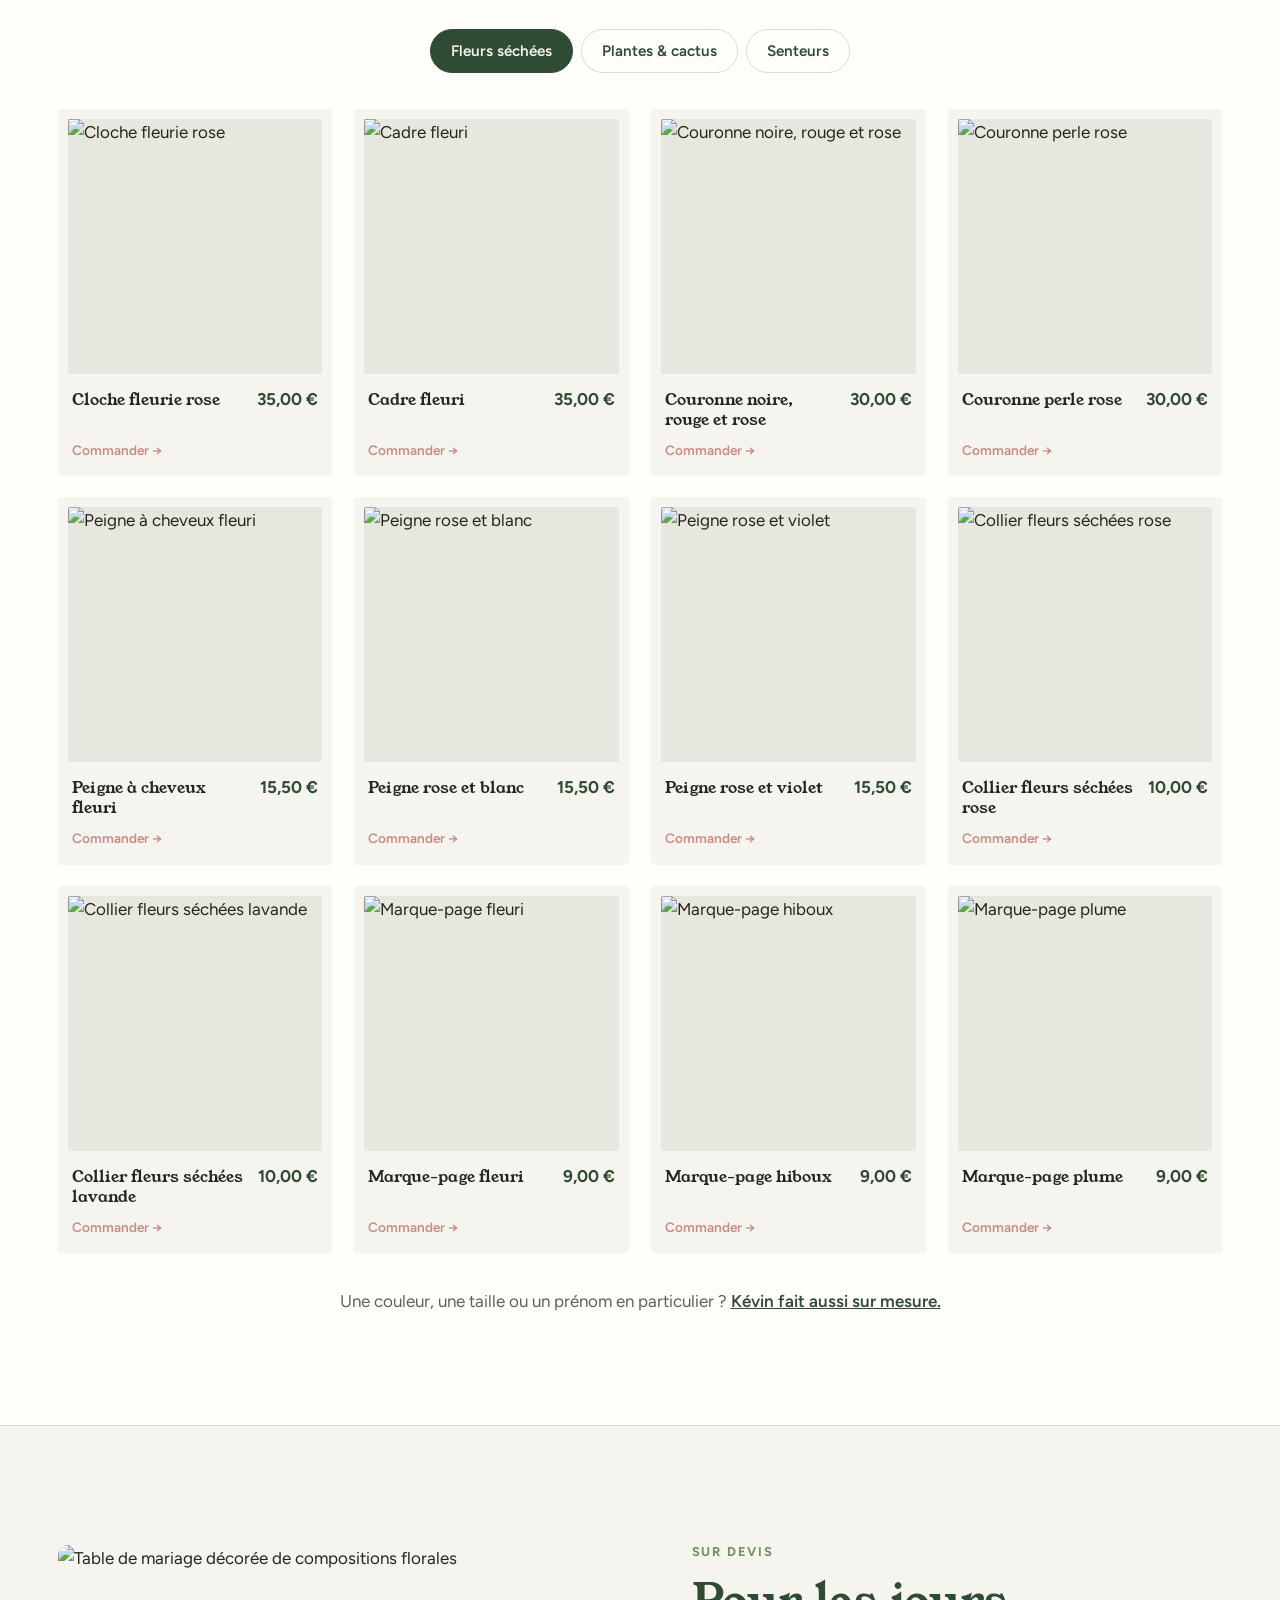
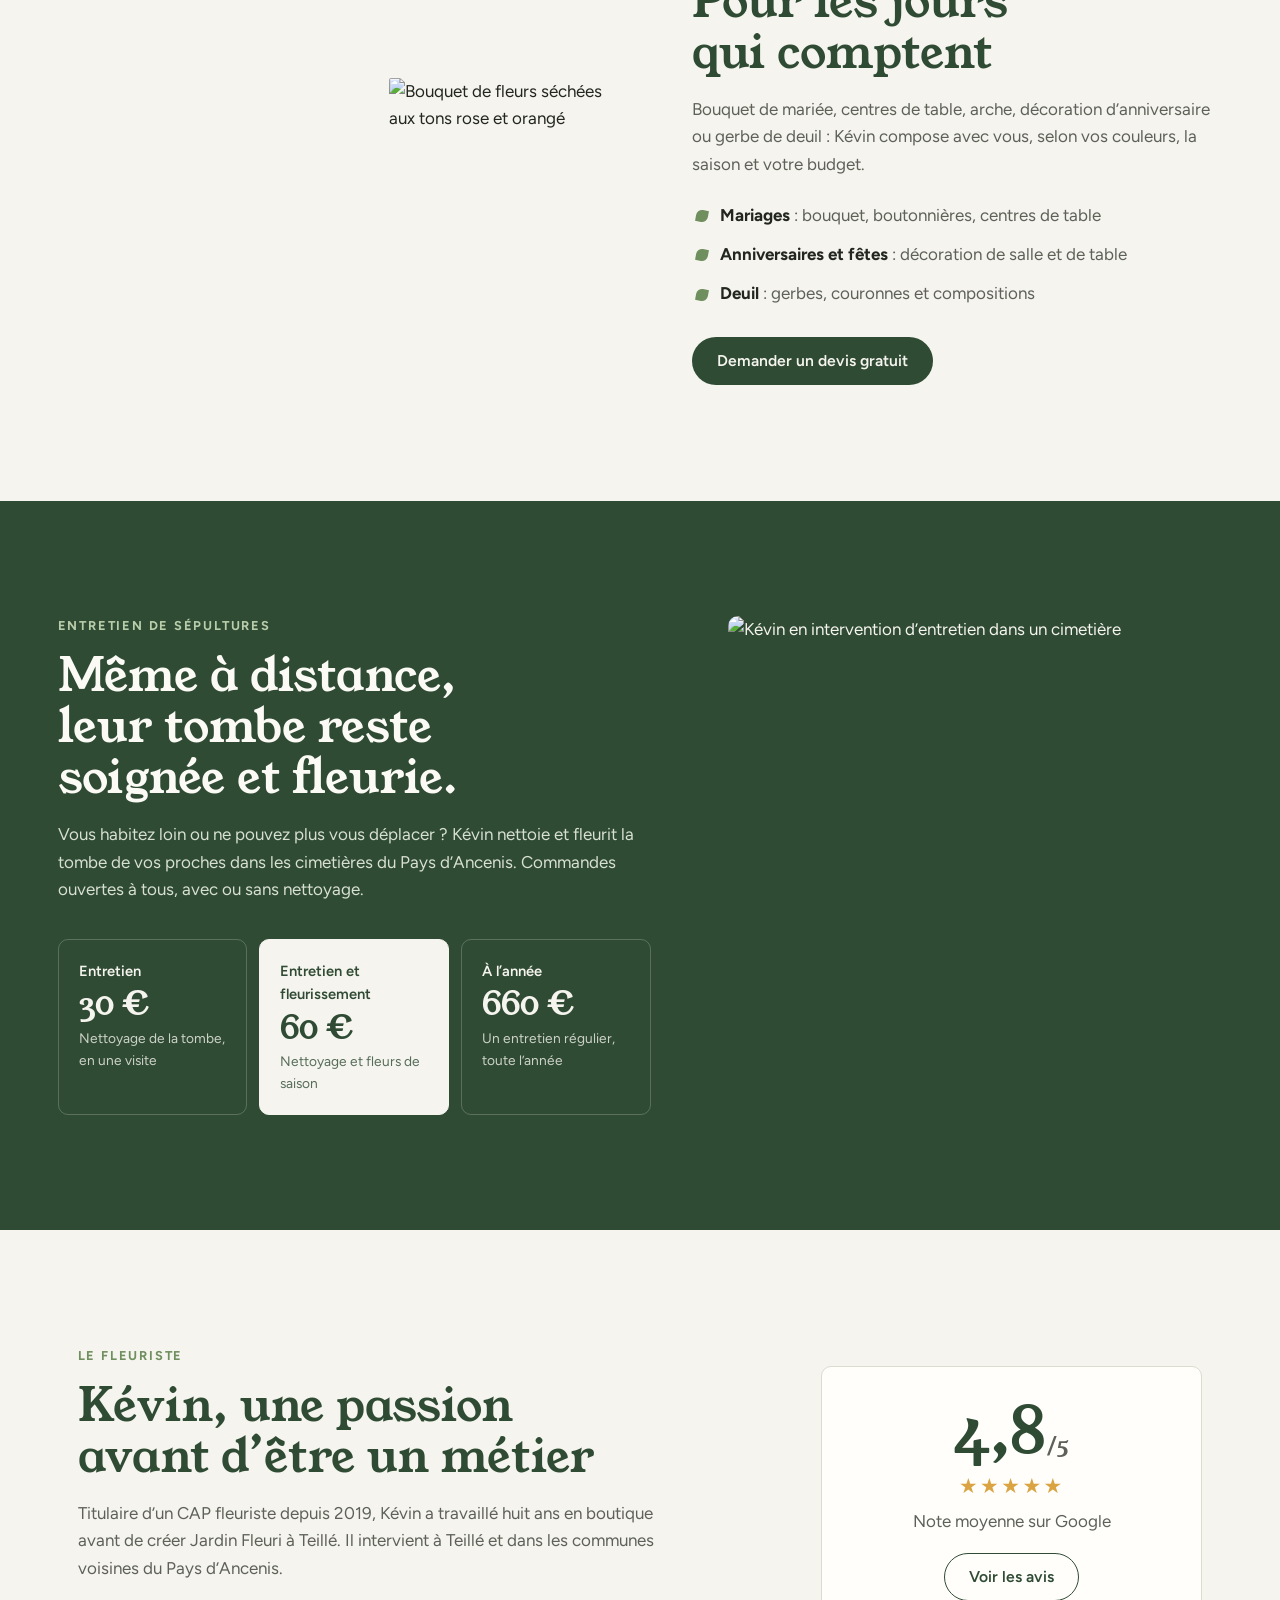
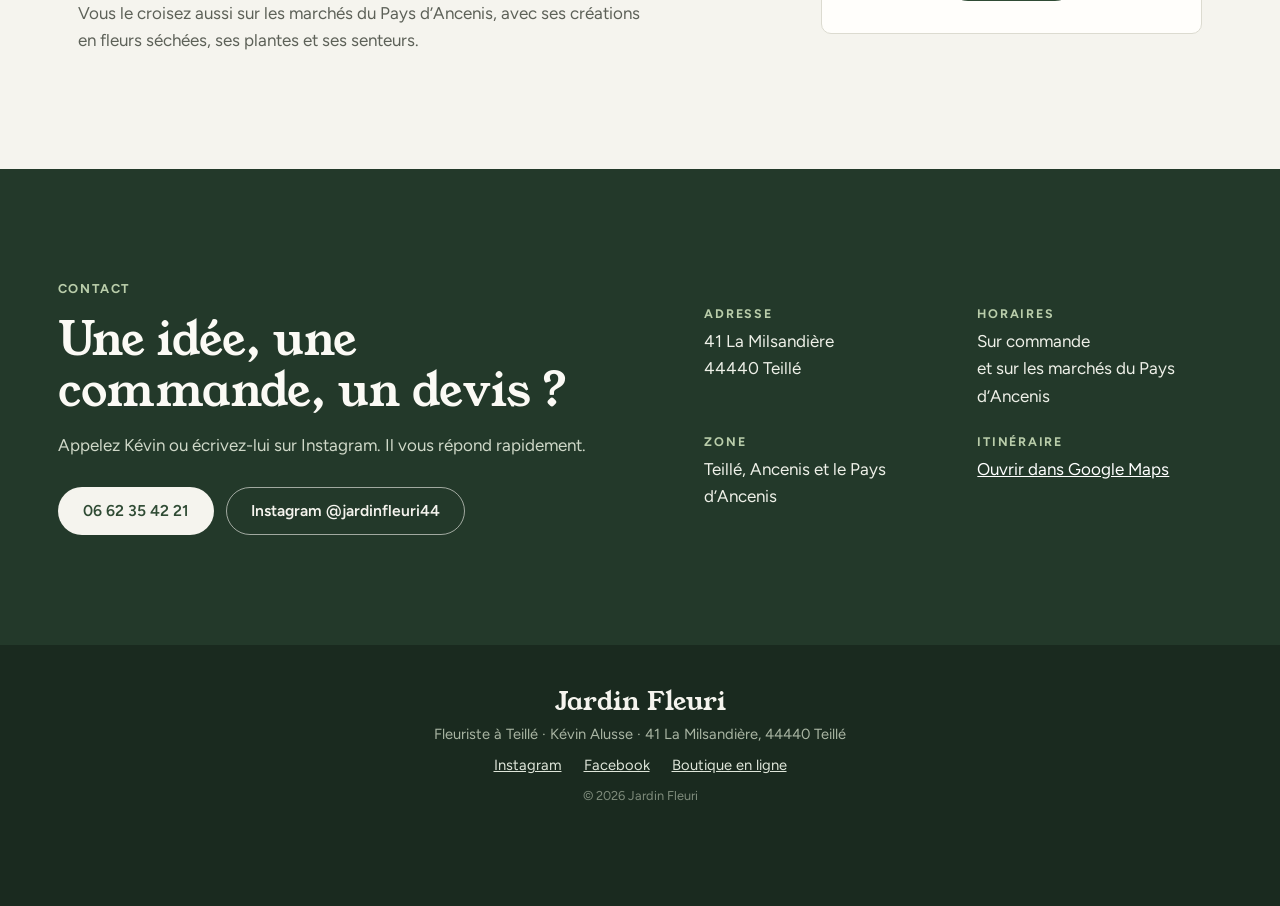
==== commit f43a5a3b: "Jardin Fleuri : hero anime (planches qui flottent, petales, trait de pinceau, suivi souris), section" ====
--- a/index.html
+++ b/index.html
@@ -18,7 +18,7 @@
 <link rel="preconnect" href="https://fonts.gstatic.com" crossorigin>
 <link rel="preconnect" href="https://images.weserv.nl">
 <link href="https://fonts.googleapis.com/css2?family=Young+Serif&family=Figtree:ital,wght@0,400;0,500;0,600;0,700;1,400&display=swap" rel="stylesheet">
-<link rel="stylesheet" href="style.css?v=1">
+<link rel="stylesheet" href="style.css?v=2">
 <script type="application/ld+json">
 {"@context":"https://schema.org","@type":["LocalBusiness","Florist"],"name":"Jardin Fleuri","founder":{"@type":"Person","name":"Kévin Alusse"},"description":"Fleuriste à Teillé : créations en fleurs séchées, compositions pour événements et deuil, entretien et fleurissement de tombes.","url":"https://shigyn.github.io/jardinfleuri/","telephone":"+33662354221","priceRange":"€","address":{"@type":"PostalAddress","streetAddress":"41 La Milsandière","postalCode":"44440","addressLocality":"Teillé","addressRegion":"Pays de la Loire","addressCountry":"FR"},"areaServed":[{"@type":"City","name":"Teillé"},{"@type":"City","name":"Ancenis-Saint-Géréon"},{"@type":"AdministrativeArea","name":"Pays d’Ancenis"},{"@type":"AdministrativeArea","name":"Loire-Atlantique"}],"aggregateRating":{"@type":"AggregateRating","ratingValue":"4.8","reviewCount":"5"},"sameAs":["https://www.instagram.com/jardinfleuri44/","https://jardin-fleuri.sumupstore.com"],"knowsAbout":["Fleurs séchées","Art floral","Compositions de mariage","Fleurs de deuil","Entretien de tombes","Fleurissement de sépultures"]}
 </script>
@@ -44,9 +44,17 @@
 
 <main id="haut">
   <section class="hero">
+    <div class="petales" aria-hidden="true">
+      <svg class="petale p1" viewBox="0 0 20 30"><path d="M10 0C17 8 17 20 10 30C3 20 3 8 10 0z"/><path class="nervure" d="M10 3v25"/></svg>
+      <svg class="petale p2" viewBox="0 0 20 30"><path d="M10 0C17 8 17 20 10 30C3 20 3 8 10 0z"/><path class="nervure" d="M10 3v25"/></svg>
+      <svg class="petale p3" viewBox="0 0 20 20"><path d="M10 0c4 4 4 8 0 10c-4-2-4-6 0-10zM10 20c-4-4-4-8 0-10c4 2 4 6 0 10zM0 10c4-4 8-4 10 0c-2 4-6 4-10 0zM20 10c-4 4-8 4-10 0c2-4 6-4 10 0z"/></svg>
+      <svg class="petale p4" viewBox="0 0 20 30"><path d="M10 0C17 8 17 20 10 30C3 20 3 8 10 0z"/><path class="nervure" d="M10 3v25"/></svg>
+      <svg class="petale p5" viewBox="0 0 20 20"><path d="M10 0c4 4 4 8 0 10c-4-2-4-6 0-10zM10 20c-4-4-4-8 0-10c4 2 4 6 0 10zM0 10c4-4 8-4 10 0c-2 4-6 4-10 0zM20 10c-4 4-8 4-10 0c2-4 6-4 10 0z"/></svg>
+      <svg class="petale p6" viewBox="0 0 20 30"><path d="M10 0C17 8 17 20 10 30C3 20 3 8 10 0z"/><path class="nervure" d="M10 3v25"/></svg>
+    </div>
     <div class="hero-texte">
       <p class="sur-titre entree">Teillé · Pays d’Ancenis</p>
-      <h1 class="entree">Des fleurs qui durent, <em>faites à la main.</em></h1>
+      <h1 class="entree">Des fleurs qui durent, <em class="souligne">faites à la main.<svg viewBox="0 0 300 20" preserveAspectRatio="none" aria-hidden="true"><path d="M4 14C60 6 120 4 180 8s90 6 116 2"/></svg></em></h1>
       <p class="hero-chapo entree">Créations en fleurs séchées, compositions pour vos mariages et vos hommages, entretien et fleurissement de tombes. Kévin, fleuriste diplômé, travaille tout sur commande.</p>
       <div class="hero-actions entree">
         <a class="bouton bouton-plein" href="#creations">Voir les créations</a>
@@ -58,7 +66,7 @@
         <li><b>Devis gratuit</b></li>
       </ul>
     </div>
-    <div class="herbier" aria-label="Quelques créations">
+    <div class="herbier" aria-label="Quelques créations" data-herbier>
       <figure class="planche planche-1 entree">
         <img src="https://images.weserv.nl/?url=images.sumup.com/img_4N6G8Q62889WSB9KRPHVYR36GS&w=720&output=webp&q=78" alt="Cadre fleuri en fleurs séchées orangées" fetchpriority="high">
         <figcaption><i>Cadre fleuri</i><span>fleurs séchées · 35 €</span></figcaption>
@@ -199,6 +207,6 @@
 
 <a class="flottant-tel" href="tel:+33662354221" aria-label="Appeler Jardin Fleuri"><svg viewBox="0 0 24 24" aria-hidden="true"><path d="M6.6 10.8a15 15 0 0 0 6.6 6.6l2.2-2.2a1 1 0 0 1 1-.25 11.4 11.4 0 0 0 3.6.57 1 1 0 0 1 1 1V20a1 1 0 0 1-1 1A17 17 0 0 1 3 4a1 1 0 0 1 1-1h3.5a1 1 0 0 1 1 1c0 1.25.2 2.45.57 3.6a1 1 0 0 1-.25 1z"/></svg></a>
 
-<script src="app.js?v=1" defer></script>
+<script src="app.js?v=2" defer></script>
 </body>
 </html>
--- a/style.css
+++ b/style.css
@@ -211,3 +211,62 @@
   .js .revele { opacity: 1; transform: none; }
   html { scroll-behavior: auto; }
 }
+
+/* --- Animation du hero : planches qui flottent, petales qui tombent, trait qui se dessine --- */
+.hero { position: relative; }
+.hero-texte, .herbier { position: relative; z-index: 1; }
+.petales { position: absolute; inset: 0; overflow: hidden; pointer-events: none; z-index: 0; }
+.petale { position: absolute; top: -40px; width: 18px; height: 26px; opacity: 0; animation: tombe linear infinite; }
+.petale path { fill: var(--rose); }
+.petale .nervure { fill: none; stroke: rgba(255,255,255,.55); stroke-width: 1; }
+.p1 { left: 8%; animation-duration: 17s; animation-delay: 1s; }
+.p2 { left: 34%; width: 14px; height: 20px; animation-duration: 21s; animation-delay: 6s; }
+.p2 path:first-child { fill: var(--feuille); }
+.p3 { left: 52%; width: 16px; height: 16px; animation-duration: 19s; animation-delay: 3s; }
+.p3 path { fill: #b9a6d6; }
+.p4 { left: 71%; width: 12px; height: 18px; animation-duration: 23s; animation-delay: 9s; }
+.p4 path:first-child { fill: #d9a441; }
+.p5 { left: 88%; width: 14px; height: 14px; animation-duration: 18s; animation-delay: 12s; }
+.p6 { left: 22%; width: 13px; height: 19px; animation-duration: 25s; animation-delay: 14s; }
+.p6 path:first-child { fill: var(--feuille); }
+@keyframes tombe {
+  0% { opacity: 0; transform: translate(0, 0) rotate(0deg); }
+  8% { opacity: .55; }
+  50% { transform: translate(40px, 55vh) rotate(160deg); }
+  90% { opacity: .45; }
+  100% { opacity: 0; transform: translate(-20px, 110vh) rotate(320deg); }
+}
+
+/* Trait de pinceau sous « faites a la main » */
+.souligne { position: relative; display: inline-block; }
+.souligne svg { position: absolute; left: 0; bottom: -.12em; width: 100%; height: .32em; overflow: visible; }
+.souligne path { fill: none; stroke: var(--rose); stroke-width: 5; stroke-linecap: round; opacity: .55; stroke-dasharray: 320; stroke-dashoffset: 320; animation: trace 1.4s .9s cubic-bezier(.6,.1,.2,1) forwards; }
+@keyframes trace { to { stroke-dashoffset: 0; } }
+
+/* Planches : pose, puis flottement continu ; leger suivi de la souris */
+.herbier { transform: translate(var(--px, 0), var(--py, 0)); transition: transform .6s cubic-bezier(.2,.7,.2,1); }
+.planche-1.entree { animation: pose1 .9s .2s cubic-bezier(.2,.7,.2,1) both, flotte1 7s 1.3s ease-in-out infinite; }
+.planche-2.entree { animation: pose2 .9s .35s cubic-bezier(.2,.7,.2,1) both, flotte2 8s 1.4s ease-in-out infinite; }
+.planche-3.entree { animation: pose3 .9s .5s cubic-bezier(.2,.7,.2,1) both, flotte3 6.5s 1.6s ease-in-out infinite; }
+@keyframes flotte1 { 0%, 100% { transform: rotate(-3deg) translateY(0); } 50% { transform: rotate(-1.8deg) translateY(-9px); } }
+@keyframes flotte2 { 0%, 100% { transform: rotate(4deg) translateY(0); } 50% { transform: rotate(5.2deg) translateY(-7px); } }
+@keyframes flotte3 { 0%, 100% { transform: rotate(-1.5deg) translateY(0); } 50% { transform: rotate(-2.8deg) translateY(-11px); } }
+.planche { transition: box-shadow .3s; }
+.planche:hover { box-shadow: 0 1px 2px rgba(34,38,31,.08), 0 24px 44px -14px rgba(34,38,31,.38); z-index: 4; }
+.planche img { transition: transform .6s cubic-bezier(.2,.7,.2,1); }
+.planche:hover img { transform: scale(1.03); }
+
+/* Entretien de tombes : la photo suit la hauteur du texte, plus de vide */
+.tombes { grid-template-rows: auto auto; align-content: center; }
+.tombes-photo { position: relative; align-self: stretch; min-height: 380px; }
+.tombes-photo img { position: absolute; inset: 0; width: 100%; height: 100%; aspect-ratio: auto; }
+@media (max-width: 860px) {
+  .tombes-photo { min-height: 0; }
+  .tombes-photo img { position: static; aspect-ratio: 4 / 3; height: auto; }
+  .petale { width: 13px; height: 19px; }
+}
+@media (prefers-reduced-motion: reduce) {
+  .petales { display: none; }
+  .souligne path { stroke-dashoffset: 0; }
+  .herbier { transform: none; }
+}
